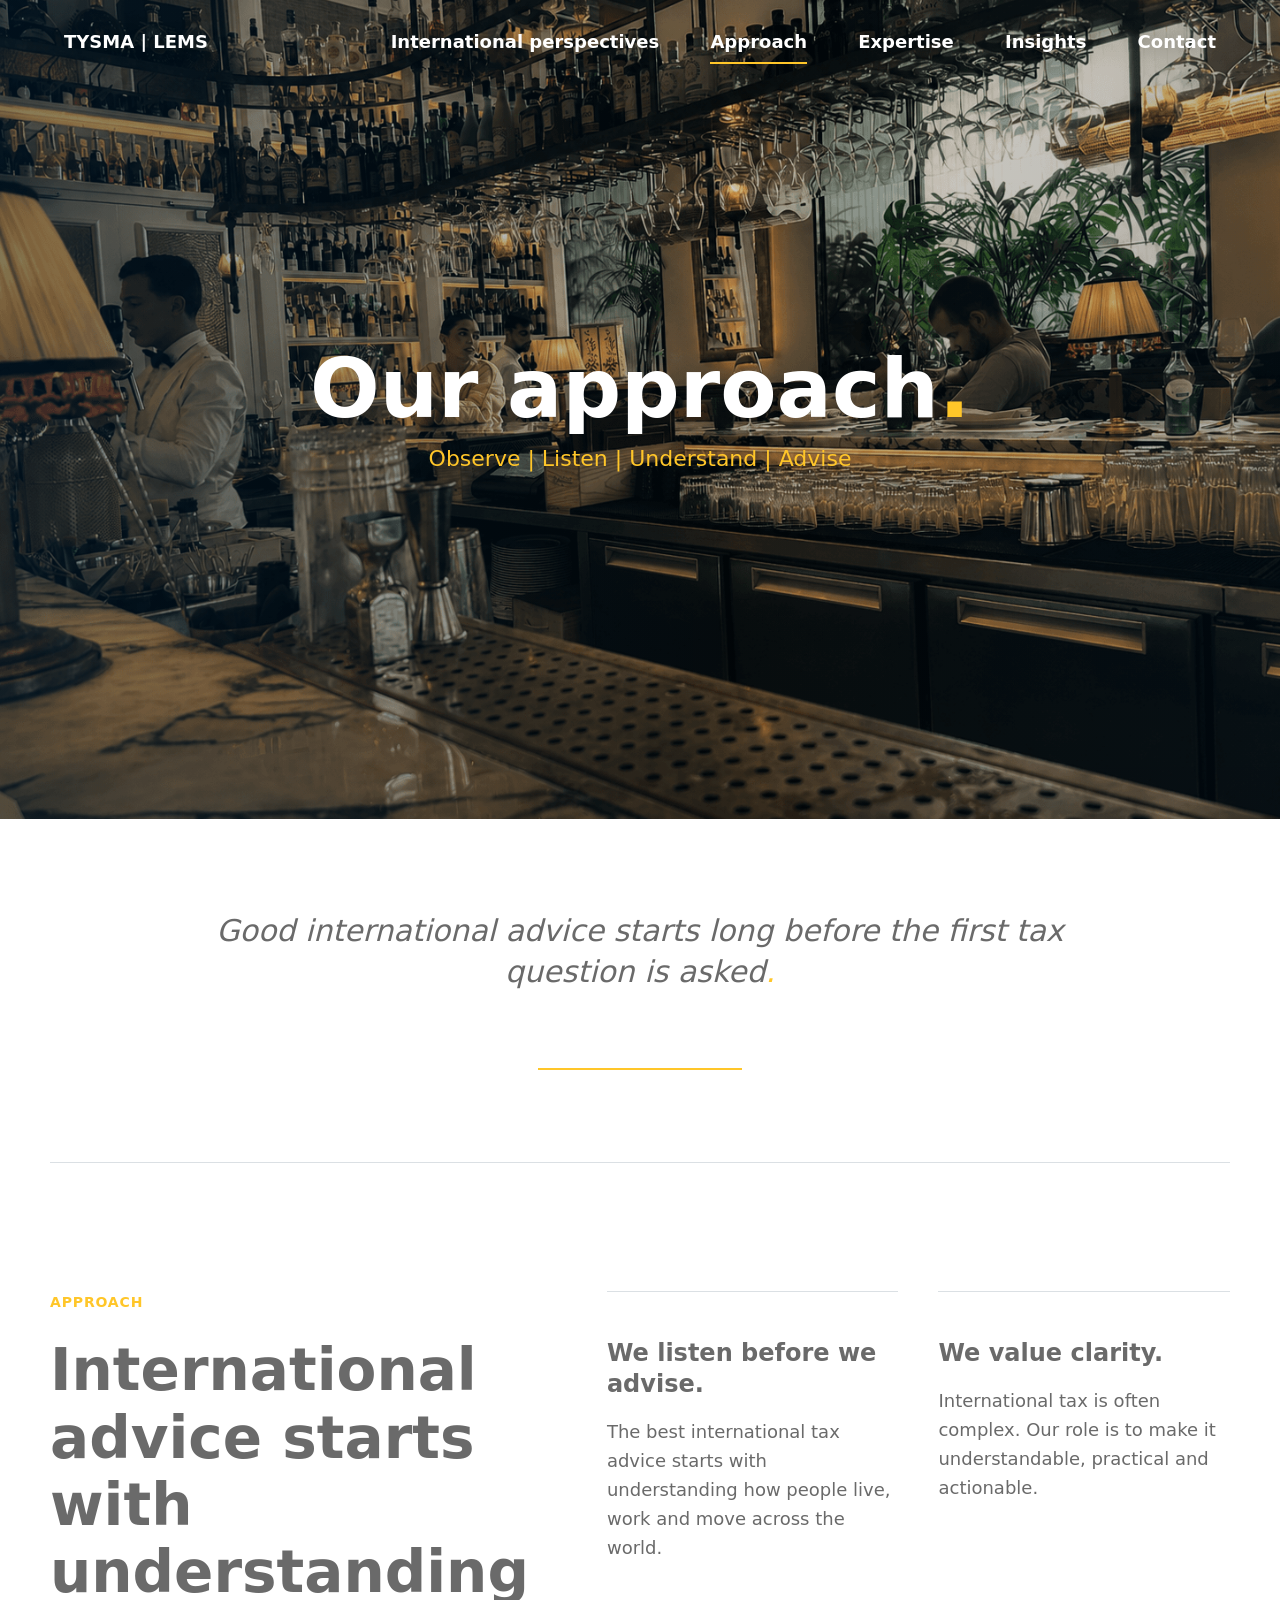
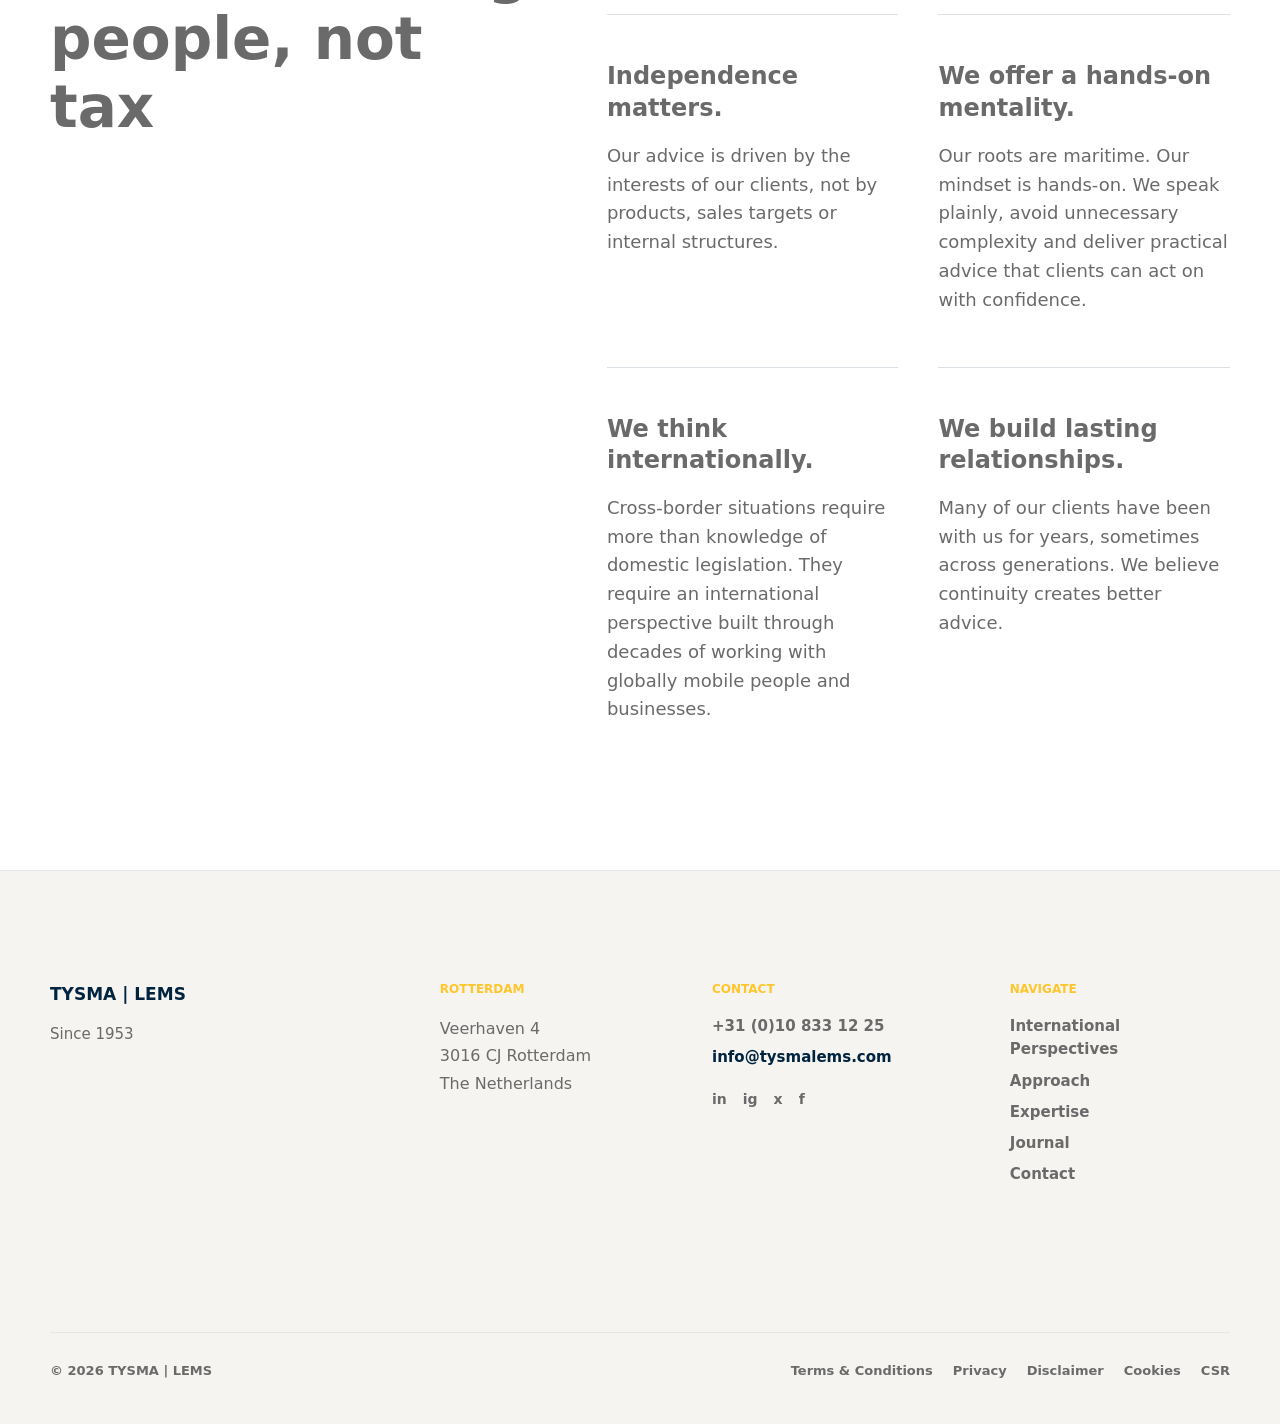
==== approach.html @ 6f710032 "Set full homepage brand on one line and standardize short name" ====
<!doctype html>
<html lang="en">
  <head>
    <meta charset="utf-8">
    <meta name="viewport" content="width=device-width, initial-scale=1">
    <title>Approach | TYSMA | LEMS</title>
    <meta name="description" content="Our approach to international tax advice.">
    <link rel="canonical" href="https://www.tysmalems.com/approach/">
    <meta property="og:title" content="Approach | TYSMA | LEMS">
    <meta property="og:description" content="Our approach to international tax advice starts with understanding people, not tax.">
    <meta property="og:type" content="website">
    <meta property="og:url" content="https://www.tysmalems.com/approach/">
    <link rel="icon" href="favicon.svg" type="image/svg+xml">
    <link rel="manifest" href="site.webmanifest">
    <meta name="theme-color" content="#00233F">
    <meta property="og:image" content="https://www.tysmalems.com/hero-maritime.png">
    <meta property="og:image:alt" content="TYSMA | LEMS">
    <meta name="twitter:image" content="https://www.tysmalems.com/hero-maritime.png">
    <meta name="twitter:card" content="summary_large_image">
    <link rel="stylesheet" href="styles.css?v=41">
  </head>
  <body>
    <header class="site-header" data-header>
      <a class="brand" href="index.html" aria-label="TYSMA | LEMS home">TYSMA | LEMS</a>
      <button class="menu-button" type="button" aria-label="Open menu" aria-expanded="false" data-menu-button>
        <span></span>
        <span></span>
      </button>
      <nav class="site-nav" data-nav>
        <a href="index.html#international-lives">International perspectives</a>
        <a href="approach.html" aria-current="page">Approach</a>
        <a href="expertise.html">Expertise</a>
        <a href="insights.html">Insights</a>
        <a href="contact.html">Contact</a>
      </nav>
    </header>

    <main>
      <section class="hero approach-hero" id="approach-page" aria-label="Our approach">
        <div class="hero-slides approach-slides" data-hero-slides="approach" aria-hidden="true">
          <img src="approach.png" alt="" class="hero-image is-active">
          <img src="hero-global-mobility.png" alt="" class="hero-image">
          <img src="hero-private-clients.png" alt="" class="hero-image">
        </div>
        <div class="hero-shade approach-hero-shade"></div>
        <div class="approach-hero-content">
          <h1>Our approach<span class="brand-dot">.</span></h1>
          <p>Observe <span>|</span> Listen <span>|</span> Understand <span>|</span> Advise</p>
        </div>
      </section>

      <section class="approach-opening page-section" aria-label="Approach statement">
        <p>Good international advice starts long before the first tax question is asked<span class="brand-dot">.</span></p>
        <span aria-hidden="true"></span>
      </section>

      <section class="principles page-section" aria-label="Advice principles">
        <div>
          <div class="section-label">Approach</div>
          <h2>International advice starts with understanding people, not tax</h2>
        </div>
        <div class="principle-list">
          <article>
            <h3>We listen before we advise.</h3>
            <p>The best international tax advice starts with understanding how people live, work and move across the world.</p>
          </article>
          <article>
            <h3>We value clarity.</h3>
            <p>International tax is often complex. Our role is to make it understandable, practical and actionable.</p>
          </article>
          <article>
            <h3>Independence matters.</h3>
            <p>Our advice is driven by the interests of our clients, not by products, sales targets or internal structures.</p>
          </article>
          <article>
            <h3>We offer a hands-on mentality.</h3>
            <p>Our roots are maritime. Our mindset is hands-on. We speak plainly, avoid unnecessary complexity and deliver practical advice that clients can act on with confidence.</p>
          </article>
          <article>
            <h3>We think internationally.</h3>
            <p>Cross-border situations require more than knowledge of domestic legislation. They require an international perspective built through decades of working with globally mobile people and businesses.</p>
          </article>
          <article>
            <h3>We build lasting relationships.</h3>
            <p>Many of our clients have been with us for years, sometimes across generations. We believe continuity creates better advice.</p>
          </article>
        </div>
      </section>
    </main>

    <footer class="site-footer" id="footer">
      <div class="footer-inner">
        <div class="footer-brand-block">
          <div class="footer-mark">TYSMA | LEMS</div>
          <p>Since 1953</p>
        </div>

        <div class="footer-info-grid">
          <section class="footer-section" aria-labelledby="footer-rotterdam">
            <h2 id="footer-rotterdam">Rotterdam</h2>
            <address>
              Veerhaven 4<br>
              3016 CJ Rotterdam<br>
              The Netherlands
            </address>
          </section>

          <section class="footer-section" aria-labelledby="footer-contact">
            <h2 id="footer-contact">Contact</h2>
            <a href="tel:+31108331225">+31 (0)10 833 12 25</a>
            <a href="mailto:info@tysmalems.com">info@tysmalems.com</a>
            <div class="social-links footer-social" aria-label="Social links">
              <a href="#" aria-label="LinkedIn">in</a>
              <a href="#" aria-label="Instagram">ig</a>
              <a href="#" aria-label="X">x</a>
              <a href="#" aria-label="Facebook">f</a>
            </div>
          </section>
        </div>

        <nav class="footer-section footer-nav" aria-labelledby="footer-navigate">
          <h2 id="footer-navigate">Navigate</h2>
          <a href="index.html">International Perspectives</a>
          <a href="approach.html">Approach</a>
          <a href="expertise.html">Expertise</a>
          <a href="insights.html">Journal</a>
          <a href="contact.html">Contact</a>
        </nav>

        <div class="footer-bottom">
          <div class="footer-legal" aria-label="Legal links">
            <a href="terms.html">Terms &amp; Conditions</a>
            <a href="privacy.html">Privacy</a>
            <a href="disclaimer.html">Disclaimer</a>
            <a href="cookies.html">Cookies</a>
            <a href="csr.html">CSR</a>
          </div>
          <span>&copy; 2026 TYSMA | LEMS</span>
        </div>
      </div>
    </footer>

    <script src="seo.js?v=2"></script>
    <script src="script.js?v=26"></script>
  </body>
</html>
---- styles.css ----
:root {
  --ink: #3f3f3f;
  --muted: #6a6a6a;
  --light: #8a8a8a;
  --soft: #f4f1e8;
  --line: rgba(0, 35, 63, 0.14);
  --gold: #ffc629;
  --blue: #00233f;
  --white: #ffffff;
  --max: 1180px;
}

* {
  box-sizing: border-box;
}

html {
  scroll-behavior: smooth;
}

body {
  margin: 0;
  color: var(--ink);
  background: var(--white);
  font-family: Inter, ui-sans-serif, system-ui, -apple-system, BlinkMacSystemFont, "Segoe UI", sans-serif;
  font-size: 16px;
  line-height: 1.6;
}

a {
  color: inherit;
  text-decoration: none;
}

img {
  display: block;
  max-width: 100%;
}

.site-header {
  position: fixed;
  z-index: 20;
  top: 0;
  left: 0;
  right: 0;
  display: flex;
  align-items: center;
  justify-content: space-between;
  padding: 28px clamp(22px, 5vw, 78px);
  color: var(--white);
  text-shadow: 0 1px 16px rgba(0, 0, 0, 0.28);
  transition: background 180ms ease, box-shadow 180ms ease, padding 180ms ease;
}

.site-header.is-scrolled,
.site-header.is-open,
.inner-page .site-header {
  color: var(--ink);
  background: rgba(255, 255, 255, 0.94);
  box-shadow: 0 1px 0 rgba(23, 57, 74, 0.08);
  backdrop-filter: blur(12px);
  padding-top: 18px;
  padding-bottom: 18px;
  text-shadow: none;
}

.brand,
.site-nav a {
  font-size: 18px;
  font-weight: 650;
}

.brand {
  display: block;
  flex-shrink: 0;
  letter-spacing: 0;
  line-height: 1.25;
}

.brand.brand--full {
  white-space: nowrap;
  font-size: clamp(10px, 2.3vw, 18px);
}

.brand-description {
  font-weight: 400;
}

@media (max-width: 1200px) {
  .site-header--full {
    flex-wrap: wrap;
  }

  .site-header--full .menu-button {
    display: block;
  }

  .site-header--full .site-nav {
    display: none;
    width: 100%;
    flex-direction: column;
    align-items: flex-start;
    gap: 18px;
    padding: 18px 0 4px;
  }

  .site-header--full.is-open .site-nav {
    display: flex;
  }
}

@media (min-width: 901px) and (max-width: 1150px) {
  .site-header .site-nav {
    gap: 20px;
  }
  .site-header .site-nav a {
    font-size: 16px;
  }
}

.site-nav {
  display: flex;
  gap: clamp(22px, 4vw, 58px);
  align-items: center;
}

.site-nav a {
  position: relative;
}

.site-nav a::after {
  content: "";
  position: absolute;
  left: 0;
  right: 0;
  bottom: -7px;
  height: 2px;
  background: var(--gold);
  transform: scaleX(0);
  transform-origin: left;
  transition: transform 160ms ease;
}

.site-nav a:hover::after,
.site-nav a:focus-visible::after,
.site-nav a[aria-current="page"]::after {
  transform: scaleX(1);
}

.menu-button {
  display: none;
  width: 42px;
  height: 42px;
  border: 0;
  color: inherit;
  background: transparent;
  cursor: pointer;
}

.menu-button span {
  display: block;
  width: 24px;
  height: 2px;
  margin: 6px auto;
  background: currentColor;
}

.hero {
  position: relative;
  min-height: 91vh;
  overflow: hidden;
  display: grid;
  place-items: center;
  padding: 120px 24px;
}

.approach-hero {
  place-items: center;
}

.hero-image,
.hero-slides,
.hero-shade {
  position: absolute;
  inset: 0;
  width: 100%;
  height: 100%;
}

.approach-hero .hero-image {
  object-position: center;
}

.hero-image {
  position: absolute;
  opacity: 0;
  object-fit: cover;
  transition: opacity 1200ms ease;
}

.hero-image.is-active {
  opacity: 1;
}

.hero-shade {
  background:
    linear-gradient(180deg, rgba(0, 0, 0, 0.1), rgba(23, 57, 74, 0.18)),
    radial-gradient(circle at 52% 45%, rgba(0, 0, 0, 0.1), rgba(0, 0, 0, 0.42));
}

.approach-hero-shade {
  position: absolute;
  inset: 0;
  background:
    linear-gradient(90deg, rgba(0, 35, 63, 0.4), rgba(0, 35, 63, 0.08) 58%, rgba(0, 35, 63, 0.18)),
    linear-gradient(180deg, rgba(0, 0, 0, 0.08), rgba(0, 0, 0, 0.2));
}

.hero-content {
  position: relative;
  width: min(1100px, 92vw);
  text-align: center;
  color: var(--white);
}

.approach-hero-content {
  position: relative;
  z-index: 1;
  width: min(1100px, 92vw);
  text-align: center;
  color: var(--white);
}

.approach-hero-content h1 {
  margin: 0;
  font-size: clamp(46px, 5.5vw, 72px);
  font-weight: 650;
  line-height: 1.08;
}

.approach-hero-content p {
  margin: 18px 0 0;
  color: var(--white);
  font-size: clamp(38px, 5vw, 66px);
  font-weight: 400;
  line-height: 1.15;
}

.approach-hero-content p span {
  color: var(--gold);
}

.hero h1 {
  margin: 0 0 8px;
  font-size: clamp(42px, 7vw, 82px);
  line-height: 1.1;
  font-weight: 650;
}

.hero h1 span,
.hero p,
.section-label {
  color: var(--gold);
}

.brand-dot {
  color: var(--gold);
}

.hero p {
  max-width: 980px;
  margin: 0 auto;
  font-size: clamp(18px, 2vw, 22px);
  line-height: 1.45;
}

.section {
  width: min(var(--max), calc(100% - 44px));
  margin: 0 auto;
  padding: clamp(72px, 10vw, 132px) 0;
  scroll-margin-top: 96px;
}

.page-main {
  padding-top: 92px;
}

.page-section {
  width: min(var(--max), calc(100% - 44px));
  margin: 0 auto;
  padding: clamp(72px, 10vw, 132px) 0;
  scroll-margin-top: 96px;
}

.section-label {
  margin-bottom: 24px;
  font-size: 14px;
  font-weight: 700;
  text-transform: uppercase;
  letter-spacing: 0.06em;
}

.intro-grid,
.principles,
.contact {
  display: grid;
  grid-template-columns: minmax(260px, 0.9fr) minmax(0, 1.2fr);
  gap: clamp(34px, 7vw, 92px);
}

h2 {
  margin: 0;
  color: var(--muted);
  font-size: clamp(38px, 5vw, 58px);
  font-weight: 650;
  line-height: 1.16;
}

.page-title {
  margin: 0;
  color: var(--muted);
  font-size: clamp(42px, 6vw, 72px);
  font-weight: 650;
  line-height: 1.1;
}

.copy {
  color: var(--muted);
  font-size: 18px;
}

.copy p + p {
  margin-top: 28px;
}

.statement {
  max-width: 980px;
  padding-top: clamp(34px, 6vw, 78px);
  padding-bottom: clamp(34px, 6vw, 78px);
  text-align: center;
  border-bottom: 1px dashed var(--line);
}

.statement p {
  margin: 0;
  color: var(--blue);
  font-size: clamp(32px, 4.8vw, 58px);
  font-weight: 650;
  line-height: 1.14;
}

.expertise {
  display: grid;
  grid-template-columns: repeat(3, 1fr);
  gap: clamp(38px, 7vw, 96px);
  background: var(--white);
}

.expertise article {
  min-height: 0;
  padding: 0;
  background: transparent;
}

.target-mark {
  display: block;
  width: 54px;
  height: 2px;
  background: var(--gold);
}

h3 {
  margin: 24px 0 8px;
  color: var(--muted);
  font-size: 24px;
  line-height: 1.3;
}

.expertise p,
.principle-list p,
.journal p,
.approach-content p {
  color: var(--muted);
  font-size: 18px;
}

.italic {
  margin-top: 0;
  font-style: italic;
  font-weight: 300;
}

.approach {
  display: grid;
  grid-template-columns: minmax(320px, 0.95fr) minmax(0, 1fr);
  gap: clamp(36px, 6vw, 82px);
  align-items: center;
}

.approach-opening {
  max-width: 980px;
  padding-top: clamp(58px, 8vw, 92px);
  padding-bottom: clamp(58px, 8vw, 92px);
  text-align: center;
}

.approach-opening p {
  margin: 0;
  color: var(--muted);
  font-size: clamp(22px, 2.8vw, 30px);
  font-style: italic;
  font-weight: 300;
  line-height: 1.35;
}

.approach-opening > span {
  display: block;
  width: 204px;
  height: 2px;
  margin: clamp(50px, 7vw, 76px) auto 0;
  background: var(--gold);
}

.approach-image {
  min-height: 560px;
  overflow: hidden;
}

.approach-image img {
  width: 100%;
  height: 100%;
  object-fit: cover;
}

.approach-content .lead {
  color: var(--blue);
  font-size: clamp(23px, 2.4vw, 34px);
  line-height: 1.28;
}

.principles {
  border-top: 1px solid var(--line);
}

.principle-list {
  display: grid;
  grid-template-columns: repeat(2, minmax(0, 1fr));
  gap: 34px 40px;
}

.principle-list article {
  border-top: 1px solid var(--line);
  padding-top: 22px;
}

.journal {
  width: 100%;
  max-width: none;
  background: var(--blue);
  color: var(--white);
  padding-left: max(22px, calc((100vw - var(--max)) / 2));
  padding-right: max(22px, calc((100vw - var(--max)) / 2));
}

.journal-page {
  min-height: calc(100vh - 92px);
}

.journal-page p {
  max-width: 680px;
  color: var(--muted);
  font-size: 20px;
}

.journal-filters {
  display: flex;
  flex-wrap: wrap;
  gap: 14px 26px;
  margin: clamp(42px, 7vw, 74px) 0 42px;
}

.journal-filters button,
.journal-filters a {
  border: 0;
  padding: 0;
  color: var(--muted);
  background: transparent;
  font: inherit;
  font-size: 13px;
  font-weight: 800;
  letter-spacing: 0.06em;
  text-transform: uppercase;
  cursor: pointer;
}

.journal-filters button.is-active,
.journal-filters a.is-active {
  color: var(--blue);
  border-bottom: 2px solid var(--gold);
}

.featured-journal {
  padding: clamp(34px, 6vw, 66px) 0;
  border-top: 1px solid var(--line);
  border-bottom: 1px solid var(--line);
}

.featured-journal h2 {
  max-width: 880px;
  margin: 16px 0;
  color: var(--blue);
  font-size: clamp(36px, 5vw, 64px);
}

.featured-journal a,
.journal-item a,
.article-share a,
.article-back-link {
  display: inline-block;
  margin-top: 18px;
  color: var(--blue);
  font-weight: 800;
  border-bottom: 2px solid var(--gold);
}

.journal-list {
  display: grid;
  grid-template-columns: repeat(3, 1fr);
  gap: clamp(32px, 5vw, 64px);
  margin-top: clamp(44px, 7vw, 76px);
}

.category-list {
  margin-top: clamp(34px, 6vw, 62px);
}

.journal-item {
  padding-top: 22px;
  border-top: 1px solid var(--line);
}

.journal-item h2 {
  margin: 16px 0 12px;
  color: var(--muted);
  font-size: clamp(25px, 3vw, 34px);
}

.journal-meta {
  margin: 0;
  color: var(--gold);
  font-size: 13px;
  font-weight: 800;
  letter-spacing: 0.06em;
  text-transform: uppercase;
}

.journal-empty {
  grid-column: 1 / -1;
}

.article-page {
  max-width: 780px;
}

.article-page .page-title {
  margin-top: 18px;
}

.article-standfirst {
  color: var(--muted);
  font-size: clamp(22px, 3vw, 30px);
  line-height: 1.36;
}

.article-hero {
  width: 100%;
  margin: 46px 0;
}

.article-body {
  color: var(--muted);
  font-size: 19px;
  line-height: 1.78;
}

.article-body p + p {
  margin-top: 28px;
}

.article-contact {
  margin-top: 52px;
  padding-top: 24px;
  border-top: 1px solid var(--line);
}

.article-contact p {
  max-width: 620px;
  margin: 0;
  color: var(--muted);
  font-size: 20px;
  line-height: 1.55;
}

.article-contact a {
  display: inline-block;
  margin-top: 18px;
  color: var(--blue);
  font-weight: 800;
  border-bottom: 2px solid var(--gold);
}

.article-footer {
  display: grid;
  grid-template-columns: minmax(180px, 1fr) auto;
  gap: 22px 42px;
  align-items: start;
  margin-top: 58px;
  padding-top: 24px;
  border-top: 1px solid var(--line);
}

.article-updated {
  margin: 18px 0 0;
  color: var(--ink);
}

.article-footer-actions {
  display: flex;
  flex-wrap: wrap;
  justify-content: flex-end;
  gap: 18px 32px;
}

.article-share {
  display: flex;
  flex-wrap: wrap;
  gap: 18px;
  align-items: baseline;
}

.article-share button {
  border: 0;
  margin-top: 18px;
  padding: 0 0 2px;
  color: var(--blue);
  background: transparent;
  font: inherit;
  font-weight: 800;
  border-bottom: 2px solid transparent;
  cursor: pointer;
}

.cms-page {
  background: var(--white);
}

.cms-desk > .page-title {
  max-width: 900px;
}

.cms-intro {
  max-width: 760px;
  color: var(--muted);
  font-size: 19px;
}

.cms-status {
  margin: 0;
  color: var(--blue);
  font-size: 13px;
  font-weight: 800;
}

.cms-grid {
  display: grid;
  grid-template-columns: minmax(300px, 0.8fr) minmax(420px, 1.2fr);
  gap: 28px;
  margin-top: 52px;
}

.cms-media-stack {
  display: grid;
  gap: 28px;
  align-content: start;
}

.cms-panel {
  background: var(--white);
  padding: clamp(24px, 4vw, 40px);
  border: 1px solid rgba(0, 35, 63, 0.12);
}

.cms-panel-head {
  display: flex;
  align-items: flex-start;
  justify-content: space-between;
  gap: 18px;
  margin-bottom: 26px;
}

.cms-panel h2 {
  margin: 0;
  color: var(--blue);
  font-size: 26px;
}

.cms-panel-head p {
  margin: 0;
  color: var(--muted);
  font-weight: 700;
}

.media-row,
.desk-row {
  display: grid;
  gap: 18px;
  padding: 18px 0;
  border-top: 1px solid var(--line);
}

.media-row {
  grid-template-columns: 96px minmax(0, 1fr) auto;
  align-items: center;
}

.media-row img {
  width: 96px;
  aspect-ratio: 3 / 2;
  object-fit: cover;
}

.media-row strong,
.media-row span,
.desk-row span {
  display: block;
}

.media-row span,
.desk-row p,
.desk-row span {
  color: var(--muted);
  font-size: 13px;
}

.upload-drop {
  display: block;
  margin-top: 22px;
  padding: 24px;
  color: var(--blue);
  border: 1px dashed var(--gold);
  cursor: pointer;
}

.upload-drop input {
  display: block;
  margin-top: 14px;
}

.cms-form {
  display: grid;
  gap: 18px;
}

.field-grid {
  display: grid;
  grid-template-columns: 1fr 1fr;
  gap: 18px;
}

.cms-form label span {
  display: block;
  margin-bottom: 8px;
  color: var(--blue);
  font-size: 13px;
  font-weight: 800;
  text-transform: uppercase;
}

.cms-form input,
.cms-form select,
.cms-form textarea {
  width: 100%;
  border: 1px solid rgba(0, 35, 63, 0.18);
  padding: 12px 13px;
  color: var(--ink);
  background: var(--white);
  font: inherit;
}

.checkbox-field {
  display: flex;
  gap: 10px;
  align-items: center;
}

.checkbox-stack {
  display: grid;
  gap: 12px;
  padding: 18px 0;
  border-top: 1px solid var(--line);
  border-bottom: 1px solid var(--line);
}

.checkbox-field input {
  width: auto;
}

.checkbox-field span {
  margin: 0;
}

.cms-actions,
.desk-actions {
  display: flex;
  flex-wrap: wrap;
  gap: 12px;
}

.primary-button,
.secondary-button,
.media-row button,
.desk-actions button,
.desk-actions a {
  border: 1px solid var(--blue);
  padding: 10px 14px;
  color: var(--blue);
  background: transparent;
  font: inherit;
  font-size: 13px;
  font-weight: 800;
  text-transform: uppercase;
  cursor: pointer;
}

.primary-button {
  color: var(--blue);
  border-color: var(--gold);
  background: var(--gold);
}

.primary-button:disabled {
  cursor: wait;
  opacity: 0.62;
}

.article-desk {
  margin-top: 28px;
}

.desk-row {
  grid-template-columns: minmax(0, 1fr) auto;
  align-items: center;
}

.desk-row h3 {
  margin: 4px 0;
  color: var(--blue);
}

.desk-flags {
  display: flex;
  flex-wrap: wrap;
  gap: 8px;
  margin-top: 10px;
}

.desk-flags span {
  display: inline-block;
  padding: 4px 8px;
  color: var(--blue);
  background: transparent;
  border-left: 2px solid var(--gold);
  font-size: 12px;
  font-weight: 800;
  text-transform: uppercase;
}

.corporate-page-list {
  display: grid;
  gap: 0;
  margin-top: 28px;
}

.corporate-page-row {
  display: grid;
  grid-template-columns: minmax(0, 1fr) auto;
  gap: 18px;
  align-items: center;
  padding: 16px 0;
  border-top: 1px solid var(--line);
}

.corporate-page-row strong,
.corporate-page-row span {
  display: block;
}

.corporate-page-row strong {
  color: var(--blue);
}

.corporate-page-row span {
  margin-top: 4px;
  color: var(--muted);
  font-size: 13px;
}

.corporate-page-row a {
  color: var(--blue);
  font-size: 13px;
  font-weight: 800;
  text-transform: uppercase;
}

.legal-page {
  min-height: 56vh;
}

.legal-intro {
  max-width: 760px;
  margin: 24px 0 0;
  color: var(--muted);
  font-size: clamp(20px, 2.4vw, 28px);
  line-height: 1.42;
}

.legal-hub-list {
  display: grid;
  grid-template-columns: repeat(5, minmax(0, 1fr));
  gap: clamp(24px, 3vw, 42px);
  margin-top: clamp(54px, 8vw, 96px);
  padding-top: 30px;
  border-top: 1px solid var(--line);
}

.legal-hub-item {
  display: flex;
  min-height: 210px;
  flex-direction: column;
  align-items: flex-start;
}

.legal-hub-item p {
  margin: 0 0 18px;
  color: var(--gold);
  font-size: 12px;
  font-weight: 850;
  text-transform: uppercase;
}

.legal-hub-item h2 {
  color: var(--blue);
  font-size: clamp(24px, 2.4vw, 32px);
  line-height: 1.08;
}

.legal-hub-item span {
  margin-top: 18px;
  color: var(--muted);
  font-size: 14px;
}

.legal-hub-item a,
.text-link {
  margin-top: auto;
  color: var(--blue);
  font-size: 14px;
  font-weight: 800;
  text-transform: uppercase;
}

.legal-page-grid {
  display: grid;
  grid-template-columns: minmax(0, 7fr) minmax(220px, 3fr);
  gap: clamp(34px, 8vw, 110px);
  align-items: start;
}

.legal-page-meta {
  padding-top: 10px;
  border-top: 2px solid var(--gold);
}

.legal-page-meta span {
  color: var(--blue);
  font-size: 12px;
  font-weight: 850;
  text-transform: uppercase;
}

.legal-page-meta p {
  margin: 16px 0 0;
  color: var(--muted);
  font-size: 15px;
}

.legal-body {
  max-width: 820px;
  margin-top: clamp(48px, 7vw, 86px);
  padding-top: 30px;
  border-top: 1px solid var(--line);
}

.legal-body p {
  margin: 0;
  color: var(--muted);
  font-size: 18px;
  line-height: 1.75;
}

.legal-body h2 {
  margin: 42px 0 18px;
  color: var(--blue);
  font-size: clamp(26px, 3vw, 38px);
  line-height: 1.08;
}

.legal-body h3 {
  margin: 28px 0 12px;
  color: var(--ink);
  font-size: 15px;
  font-weight: 850;
  letter-spacing: 0.04em;
  text-transform: uppercase;
}

.legal-body strong {
  color: var(--blue);
}

.legal-body a {
  color: var(--blue);
  border-bottom: 1px solid var(--gold);
}

.expertise-page {
  min-height: 62vh;
}

.expertise-intro {
  max-width: 760px;
  margin: 24px 0 0;
  color: var(--muted);
  font-size: clamp(20px, 2.4vw, 28px);
  line-height: 1.42;
}

.expertise-index {
  display: grid;
  grid-template-columns: repeat(4, minmax(0, 1fr));
  gap: clamp(32px, 4.8vw, 72px);
  margin-top: clamp(56px, 8vw, 100px);
  padding-top: 30px;
  border-top: 1px solid var(--line);
}

.expertise-topic-group {
  min-width: 0;
}

.expertise-rule {
  display: block;
  width: 54px;
  height: 2px;
  margin-bottom: 24px;
  background: var(--gold);
}

.expertise-topic-group h2 {
  color: var(--blue);
  font-size: clamp(22px, 2vw, 30px);
  font-weight: 700;
  line-height: 1.08;
  text-transform: uppercase;
}

@media (min-width: 901px) {
  .expertise-topic-group h2 {
    min-height: 3.24em;
  }
}

.expertise-topic-group ul {
  list-style: none;
  margin: 24px 0 0;
  padding: 0;
}

.expertise-topic-group li {
  color: var(--muted);
  font-size: 17px;
  line-height: 1.55;
}

.expertise-topic-group li + li {
  margin-top: 12px;
}

.expertise-closing {
  max-width: 680px;
  margin-top: clamp(70px, 10vw, 130px);
  padding-top: 30px;
  border-top: 1px solid var(--line);
}

.expertise-closing h2 {
  color: var(--blue);
  font-size: clamp(28px, 3vw, 42px);
  line-height: 1.08;
  text-transform: uppercase;
}

.expertise-closing p {
  margin: 18px 0 0;
  color: var(--muted);
  font-size: 18px;
}

.expertise-closing .text-link {
  display: inline-block;
  margin-top: 24px;
}

.legal-body p + p,
.legal-body p + h2,
.legal-body p + h3 {
  margin-top: 28px;
}

.legal-body + .text-link {
  display: inline-block;
  margin-top: 40px;
}

.journal h2,
.journal p {
  color: var(--white);
}

.journal-row {
  display: grid;
  grid-template-columns: minmax(240px, 0.9fr) minmax(0, 1.1fr);
  gap: clamp(30px, 6vw, 80px);
  align-items: end;
}

.contact-editorial {
  display: grid;
  grid-template-columns: repeat(12, minmax(0, 1fr));
  gap: 0 clamp(18px, 2.8vw, 34px);
  padding-top: clamp(92px, 12vw, 146px);
}

.contact-hero-copy {
  grid-column: 1 / span 7;
}

.contact-hero-copy .page-title {
  text-transform: uppercase;
}

.contact-hero-copy p {
  max-width: 680px;
  margin: 28px 0 0;
  color: var(--muted);
  font-size: clamp(19px, 2vw, 24px);
  line-height: 1.55;
}

.contact-direct {
  grid-column: 9 / span 4;
  align-self: end;
  padding-bottom: 8px;
}

.contact-link {
  display: inline-block;
  color: var(--blue);
  font-size: clamp(19px, 2vw, 26px);
  font-weight: 650;
  line-height: 1.25;
}

.contact-link::after {
  content: "";
  display: block;
  width: 72px;
  height: 2px;
  margin-top: 14px;
  background: var(--gold);
}

.contact-direct p {
  margin: 14px 0 0;
  color: var(--muted);
  font-size: 18px;
  line-height: 1.45;
}

.contact-company-details {
  margin-top: 34px;
  padding-top: 20px;
  border-top: 1px solid var(--line);
}

.contact-company-details h2 {
  margin: 0 0 16px;
  color: var(--blue);
  font-size: 12px;
  font-weight: 850;
  letter-spacing: 0.04em;
  text-transform: uppercase;
}

.contact-company-details p {
  margin-top: 12px;
  font-size: 15px;
  line-height: 1.55;
}

.contact-divider {
  grid-column: 1 / -1;
  height: 1px;
  margin: clamp(48px, 7vw, 78px) 0 clamp(42px, 6vw, 68px);
  background: var(--line);
}

.contact-message-copy {
  grid-column: 1 / span 8;
}

.contact-message-copy h2,
.contact-availability h2 {
  margin: 0;
  color: var(--blue);
  font-size: clamp(24px, 2.5vw, 34px);
  font-weight: 800;
  line-height: 1.15;
  text-transform: uppercase;
}

.contact-message-copy p {
  max-width: 720px;
  margin: 20px 0 0;
  color: var(--muted);
  font-size: 18px;
  line-height: 1.7;
}

.contact-form {
  grid-column: 1 / span 8;
  display: grid;
  gap: 24px;
  margin-top: 38px;
}

.form-honeypot {
  position: absolute;
  left: -10000px;
  width: 1px;
  height: 1px;
  overflow: hidden;
}

.contact-form label > span {
  display: block;
  margin-bottom: 9px;
  color: var(--blue);
  font-size: 14px;
  font-weight: 800;
}

.contact-form input,
.contact-form textarea {
  width: 100%;
  border: 1px solid rgba(0, 35, 63, 0.16);
  padding: 16px 18px;
  color: var(--ink);
  background: var(--white);
  font: inherit;
  outline: 0;
}

.contact-form input:focus,
.contact-form textarea:focus {
  border-color: var(--blue);
  box-shadow: 0 0 0 3px rgba(255, 198, 41, 0.28);
}

.contact-form input {
  min-height: 58px;
}

.contact-form textarea {
  min-height: 230px;
  resize: vertical;
}

.contact-consent {
  display: flex;
  gap: 12px;
  align-items: flex-start;
}

.contact-consent input {
  width: 22px;
  min-width: 22px;
  height: 22px;
  min-height: 22px;
  margin-top: 2px;
  accent-color: var(--gold);
}

.contact-consent span {
  margin: 0;
  color: var(--muted);
  font-size: 16px;
  line-height: 1.55;
}

.contact-consent a {
  color: var(--blue);
  font-weight: 800;
  border-bottom: 2px solid var(--gold);
}

.contact-form-actions {
  display: flex;
  flex-wrap: wrap;
  gap: 16px 22px;
  align-items: center;
}

.contact-form-actions p {
  margin: 0;
  color: var(--blue);
  font-size: 14px;
  font-weight: 800;
}

.contact-availability {
  grid-column: 10 / span 3;
  grid-row: 4 / span 2;
  align-self: start;
  padding-top: 4px;
}

.contact-availability h2::after {
  content: "";
  display: block;
  width: 70px;
  height: 2px;
  margin-top: 18px;
  background: var(--gold);
}

.contact-availability p {
  margin: 24px 0 0;
  color: var(--muted);
  font-size: 18px;
  line-height: 1.55;
}

.site-footer {
  background: #f5f4f1;
  border-top: 1px solid #e5e5e5;
  color: var(--ink);
  padding: clamp(72px, 9vw, 112px) 0 42px;
  scroll-margin-top: 96px;
}

.footer-inner {
  display: grid;
  grid-template-columns: minmax(210px, 0.75fr) minmax(420px, 1.2fr) minmax(170px, 0.55fr);
  gap: clamp(42px, 7vw, 96px);
  align-items: start;
  width: min(var(--max), calc(100% - 44px));
  margin: 0 auto;
}

.footer-brand-block p {
  margin: 8px 0 0;
  color: var(--muted);
  font-size: 15px;
  line-height: 1.45;
}

.footer-mark {
  margin-bottom: 18px;
  color: var(--blue);
  font-size: 17px;
  font-weight: 750;
  line-height: 1.35;
}

.footer-info-grid {
  display: grid;
  grid-template-columns: 1fr 1fr;
  gap: clamp(34px, 5vw, 72px);
}

.footer-section h2 {
  margin: 0 0 18px;
  color: var(--gold);
  font-size: 12px;
  font-weight: 850;
  letter-spacing: 0;
  text-transform: uppercase;
}

.footer-section {
  display: flex;
  flex-direction: column;
  align-items: flex-start;
}

.footer-section address {
  margin: 0;
  color: var(--muted);
  font-style: normal;
  font-size: 16px;
  font-weight: 500;
  line-height: 1.7;
}

.footer-section a,
.footer-legal a {
  display: block;
  color: var(--muted);
  font-size: 15px;
  font-weight: 600;
  line-height: 1.55;
  text-decoration: none;
  transition: color 180ms ease;
}

.footer-section a:hover,
.footer-legal a:hover {
  color: var(--blue);
}

.footer-section > a + a {
  margin-top: 8px;
}

.footer-section a[href^="mailto"] {
  color: var(--blue);
}

.social-links {
  display: flex;
  align-items: center;
  gap: 16px;
}

.social-links a {
  display: inline-flex;
  align-items: center;
  justify-content: center;
  color: var(--muted);
  font-size: 14px;
  font-weight: 750;
  line-height: 1;
  text-transform: lowercase;
}

.footer-social {
  margin-top: 22px;
}

.footer-social a + a {
  margin-top: 0;
}

.footer-bottom {
  grid-column: 1 / -1;
  display: flex;
  align-items: flex-start;
  justify-content: space-between;
  flex-wrap: wrap;
  gap: 20px 34px;
  margin-top: clamp(30px, 5vw, 56px);
  padding-top: 28px;
  border-top: 1px solid #e5e5e5;
  color: var(--muted);
  font-size: 13px;
  font-weight: 600;
}

.footer-legal {
  display: flex;
  flex-wrap: wrap;
  gap: 10px 20px;
  order: 2;
}

.footer-bottom > span {
  order: 1;
}

.footer-legal a {
  color: var(--muted);
  font-size: 13px;
  font-weight: 600;
}

@media (max-width: 900px) {
  .site-header {
    align-items: center;
    flex-wrap: wrap;
  }

  .menu-button {
    display: block;
  }

  .site-nav {
    position: static;
    width: 100%;
    display: none;
    flex-direction: column;
    align-items: flex-start;
    gap: 18px;
    padding: 18px 0 4px;
  }

  .site-header.is-open .site-nav {
    display: flex;
  }

  .intro-grid,
  .approach,
  .principles,
  .journal-row,
  .journal-list,
  .cms-grid,
  .field-grid,
  .desk-row,
  .corporate-page-row,
  .legal-page-grid,
  .legal-hub-list,
  .expertise-index,
  .footer-inner,
  .footer-info-grid {
    grid-template-columns: 1fr;
  }

  .expertise {
    grid-template-columns: 1fr;
  }

  .expertise article {
    min-height: auto;
  }

  .principle-list {
    grid-template-columns: 1fr;
  }

  .article-footer {
    grid-template-columns: 1fr;
  }

  .article-footer-actions {
    justify-content: flex-start;
  }

  .contact-editorial {
    grid-template-columns: 1fr;
  }

  .contact-hero-copy,
  .contact-direct,
  .contact-divider,
  .contact-message-copy,
  .contact-form,
  .contact-availability {
    grid-column: 1;
  }

  .contact-direct {
    align-self: start;
    margin-top: 34px;
    padding-bottom: 0;
  }

  .contact-availability {
    grid-row: auto;
    margin-top: 48px;
  }

  .legal-hub-item {
    min-height: 0;
    padding-bottom: 30px;
    border-bottom: 1px solid var(--line);
  }

  .legal-hub-item a {
    margin-top: 24px;
  }

  .legal-page-meta {
    max-width: 280px;
  }

  .expertise-index {
    grid-template-columns: repeat(2, minmax(0, 1fr));
  }

  .approach-image {
    min-height: 380px;
  }
}

@media (max-width: 580px) {
  .brand,
  .site-nav a {
    font-size: 16px;
  }

  .hero {
    min-height: 84vh;
    padding-top: 108px;
  }

  .approach-hero-content p {
    font-size: 31px;
  }

  .section {
    width: min(100% - 32px, var(--max));
  }

  .statement {
    width: min(100% - 32px, 980px);
  }

  .copy,
  .expertise p,
  .principle-list p,
  .journal p,
  .approach-content p,
  .contact-message-copy p,
  .contact-direct p,
  .contact-availability p {
    font-size: 16px;
  }

  .contact-editorial {
    padding-top: 72px;
  }

  .contact-hero-copy p {
    font-size: 18px;
  }

  .contact-divider {
    margin: 42px 0 38px;
  }

  .expertise-index {
    grid-template-columns: 1fr;
    gap: 30px;
    margin-top: 48px;
  }

  .expertise-topic-group {
    padding-bottom: 30px;
    border-bottom: 1px solid var(--line);
  }

  .expertise-topic-group:last-child {
    padding-bottom: 0;
    border-bottom: 0;
  }

  .expertise-topic-group li {
    font-size: 16px;
  }

  .footer-inner {
    width: min(100% - 32px, var(--max));
    gap: 40px;
  }

  .footer-info-grid {
    gap: 36px;
  }

  .footer-bottom {
    flex-direction: column;
    align-items: flex-start;
    gap: 18px;
  }

  .footer-bottom > span {
    order: 2;
  }

  .footer-legal {
    order: 1;
    gap: 10px 18px;
  }
}
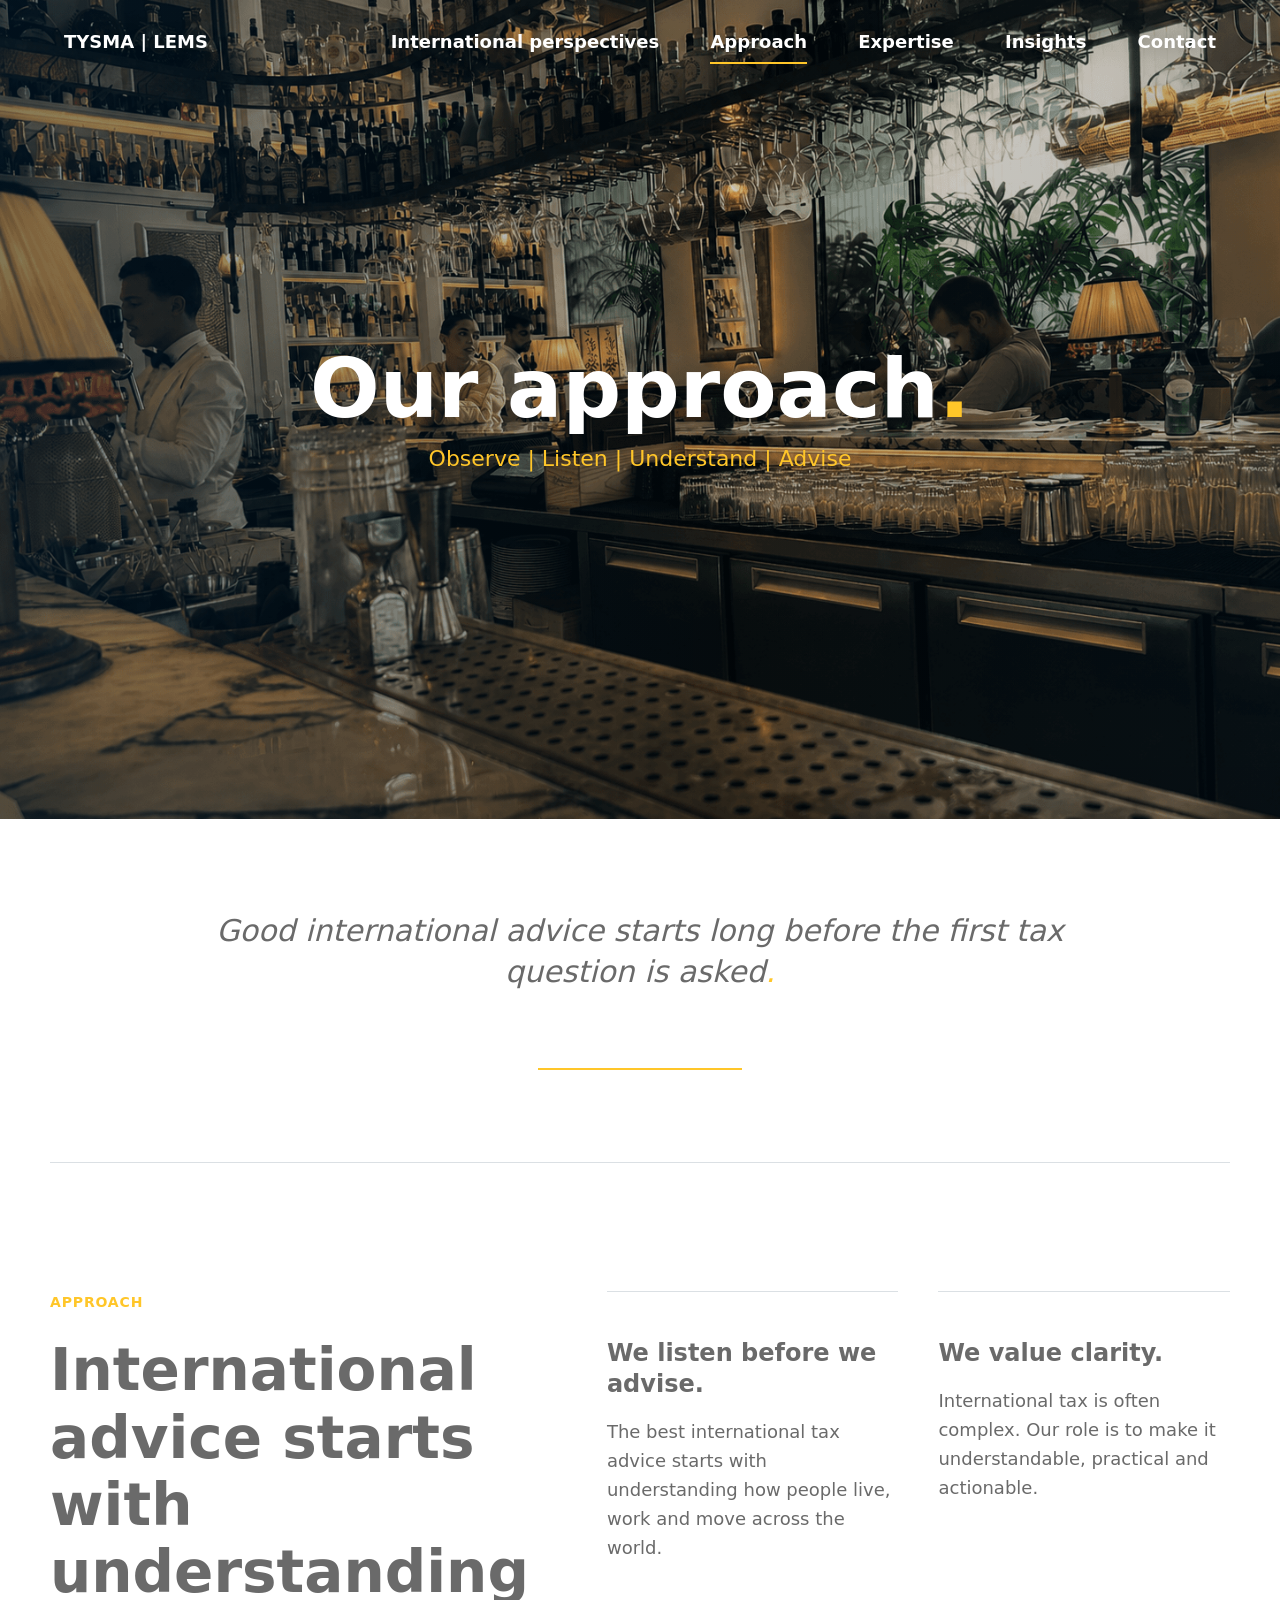
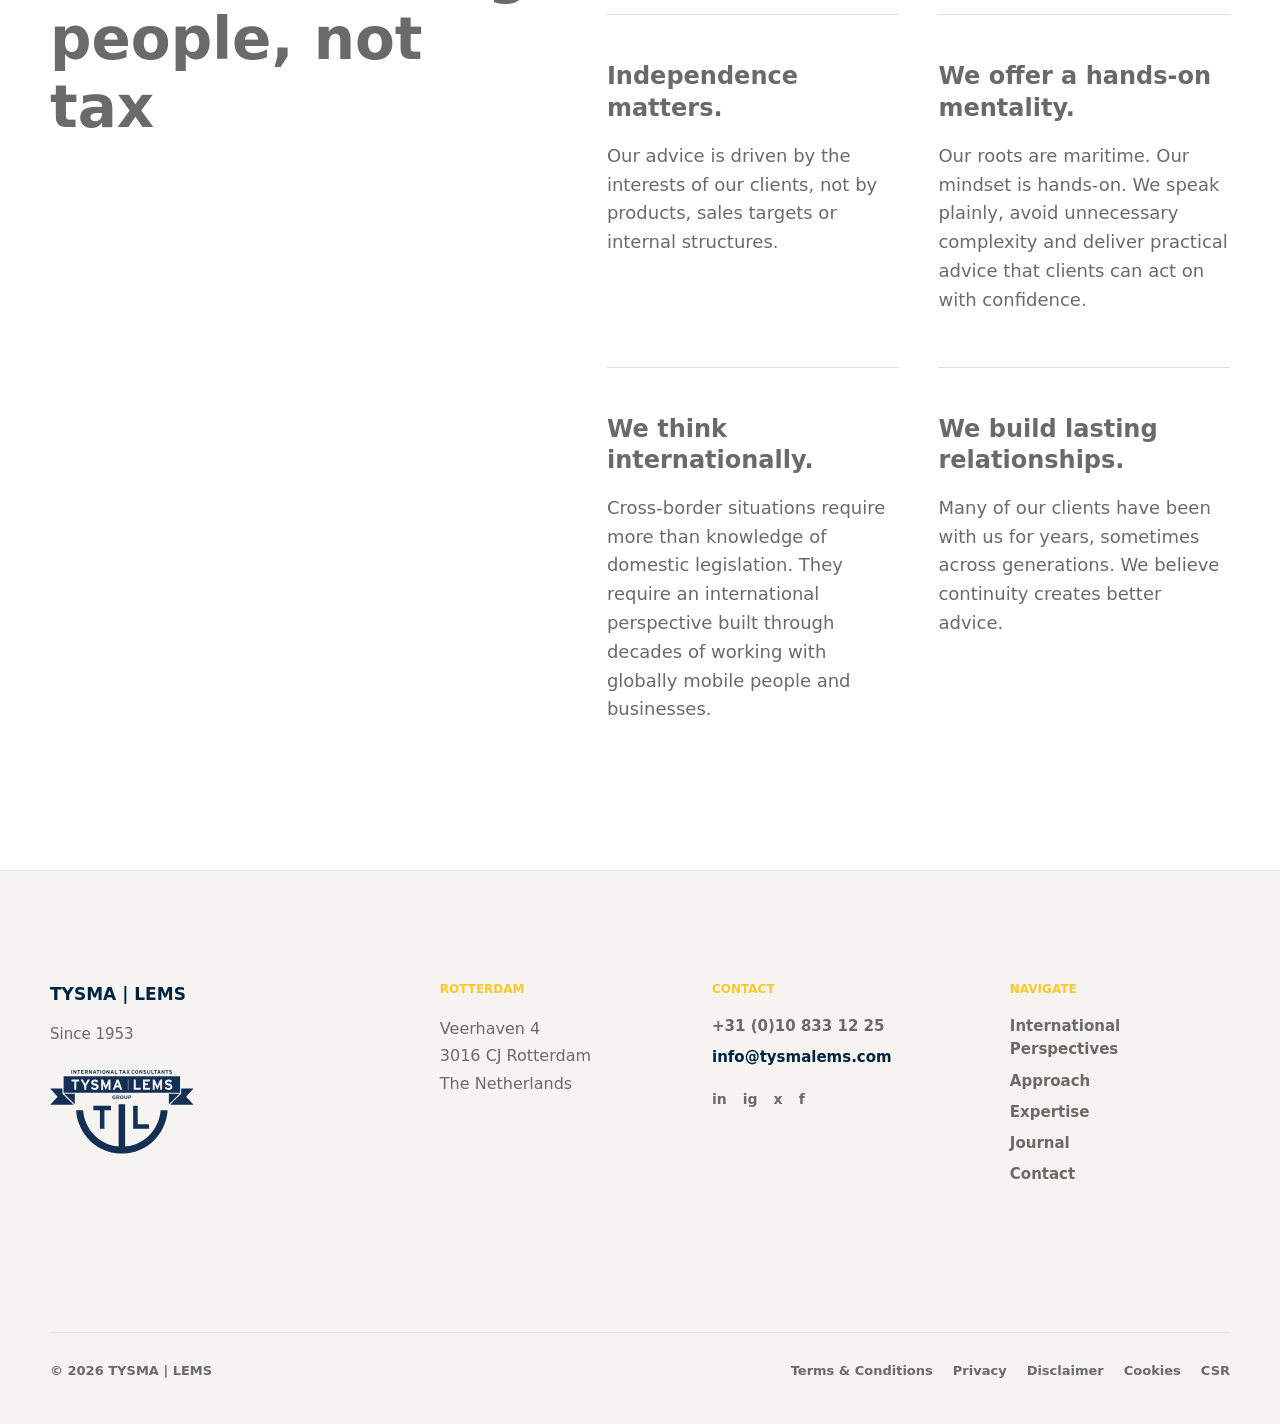
==== commit 3158ff86: "Place blue brand logo beneath Since 1953 in the footer" ====
--- a/approach.html
+++ b/approach.html
@@ -10,14 +10,16 @@
     <meta property="og:description" content="Our approach to international tax advice starts with understanding people, not tax.">
     <meta property="og:type" content="website">
     <meta property="og:url" content="https://www.tysmalems.com/approach/">
-    <link rel="icon" href="favicon.svg" type="image/svg+xml">
-    <link rel="manifest" href="site.webmanifest">
+    <link rel="icon" href="/favicon.ico?v=3" sizes="16x16 32x32 48x48">
+    <link rel="icon" href="/favicon.svg?v=3" type="image/svg+xml" sizes="any">
+    <link rel="apple-touch-icon" href="/apple-touch-icon.png?v=3" sizes="180x180">
+    <link rel="manifest" href="/site.webmanifest?v=3">
     <meta name="theme-color" content="#00233F">
     <meta property="og:image" content="https://www.tysmalems.com/hero-maritime.png">
     <meta property="og:image:alt" content="TYSMA | LEMS">
     <meta name="twitter:image" content="https://www.tysmalems.com/hero-maritime.png">
     <meta name="twitter:card" content="summary_large_image">
-    <link rel="stylesheet" href="styles.css?v=41">
+    <link rel="stylesheet" href="styles.css?v=42">
   </head>
   <body>
     <header class="site-header" data-header>
@@ -93,6 +95,7 @@
         <div class="footer-brand-block">
           <div class="footer-mark">TYSMA | LEMS</div>
           <p>Since 1953</p>
+          <img class="footer-logo" src="/logo-blue.svg" width="193" height="113" alt="TYSMA | LEMS Group">
         </div>
 
         <div class="footer-info-grid">
--- a/styles.css
+++ b/styles.css
@@ -1383,6 +1383,12 @@
   color: var(--muted);
   font-size: 15px;
   line-height: 1.45;
+}
+
+.footer-logo {
+  width: 144px;
+  height: auto;
+  margin-top: 24px;
 }
 
 .footer-mark {
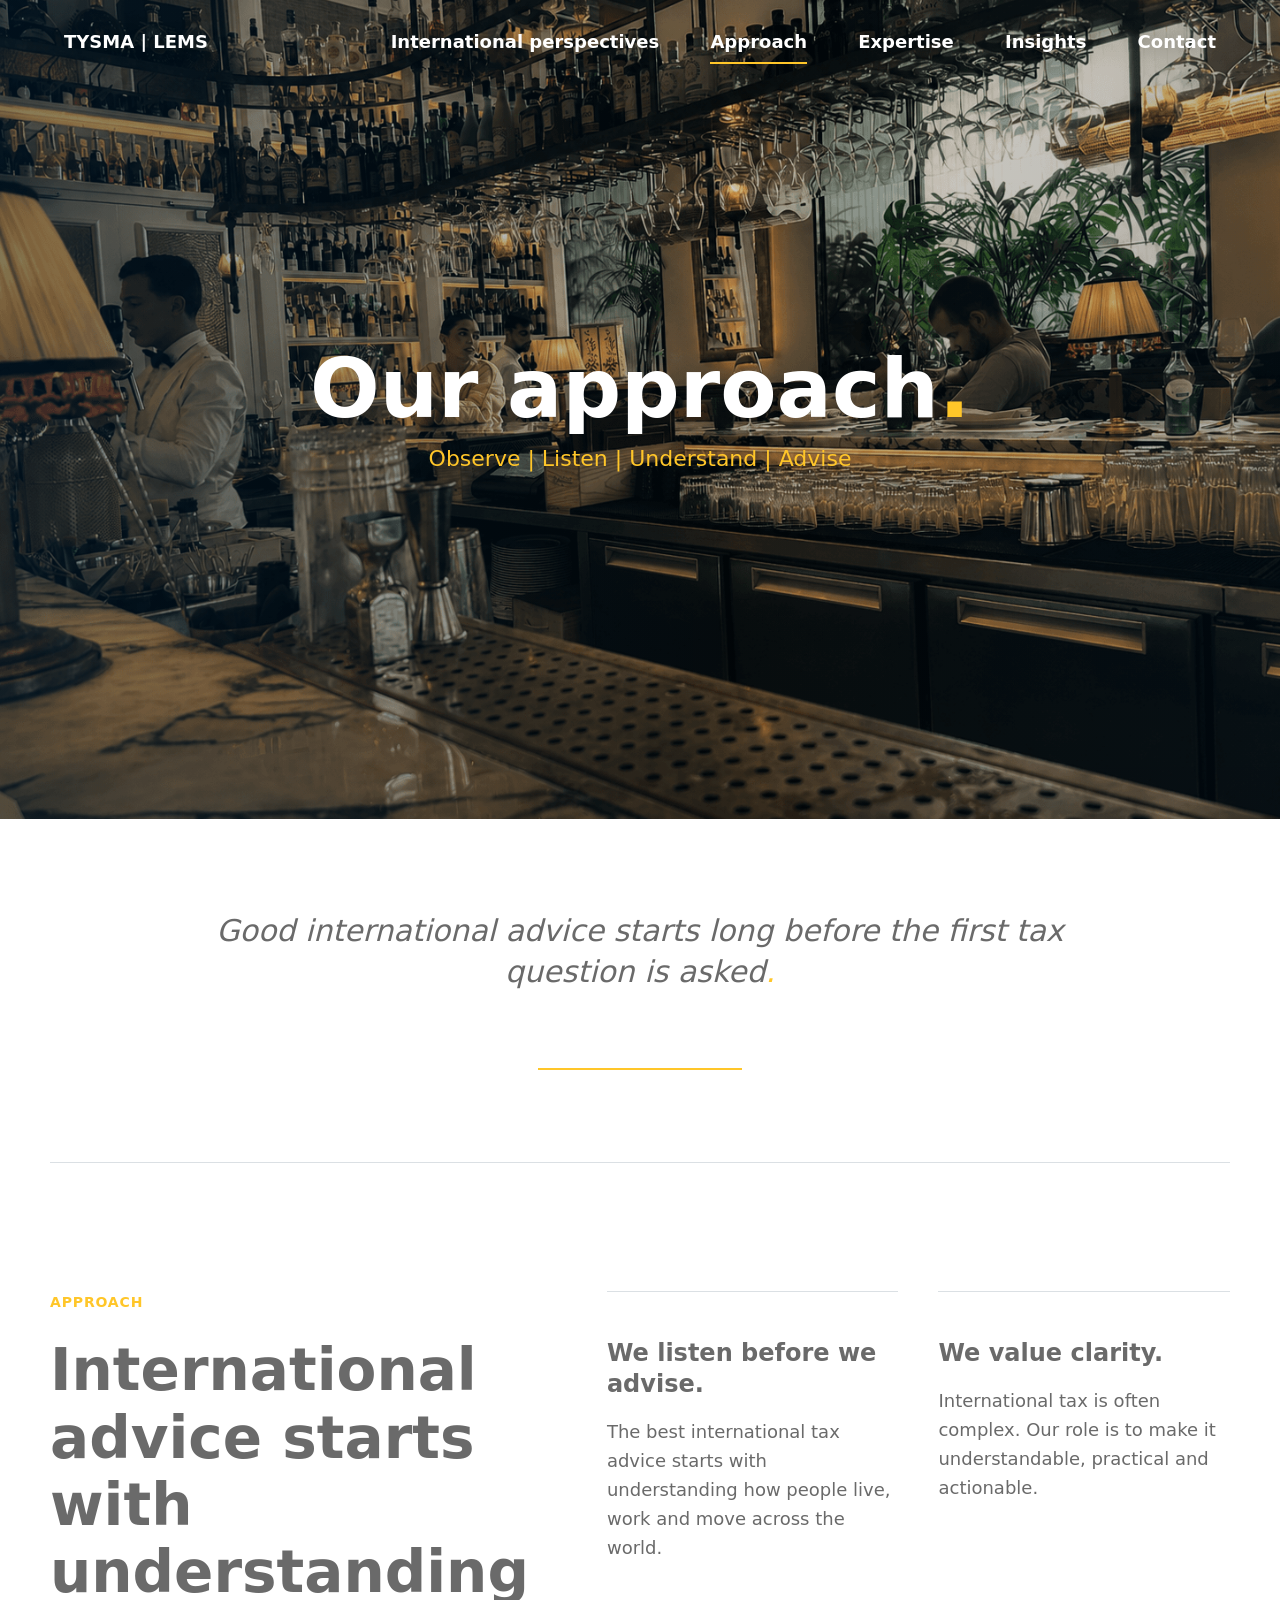
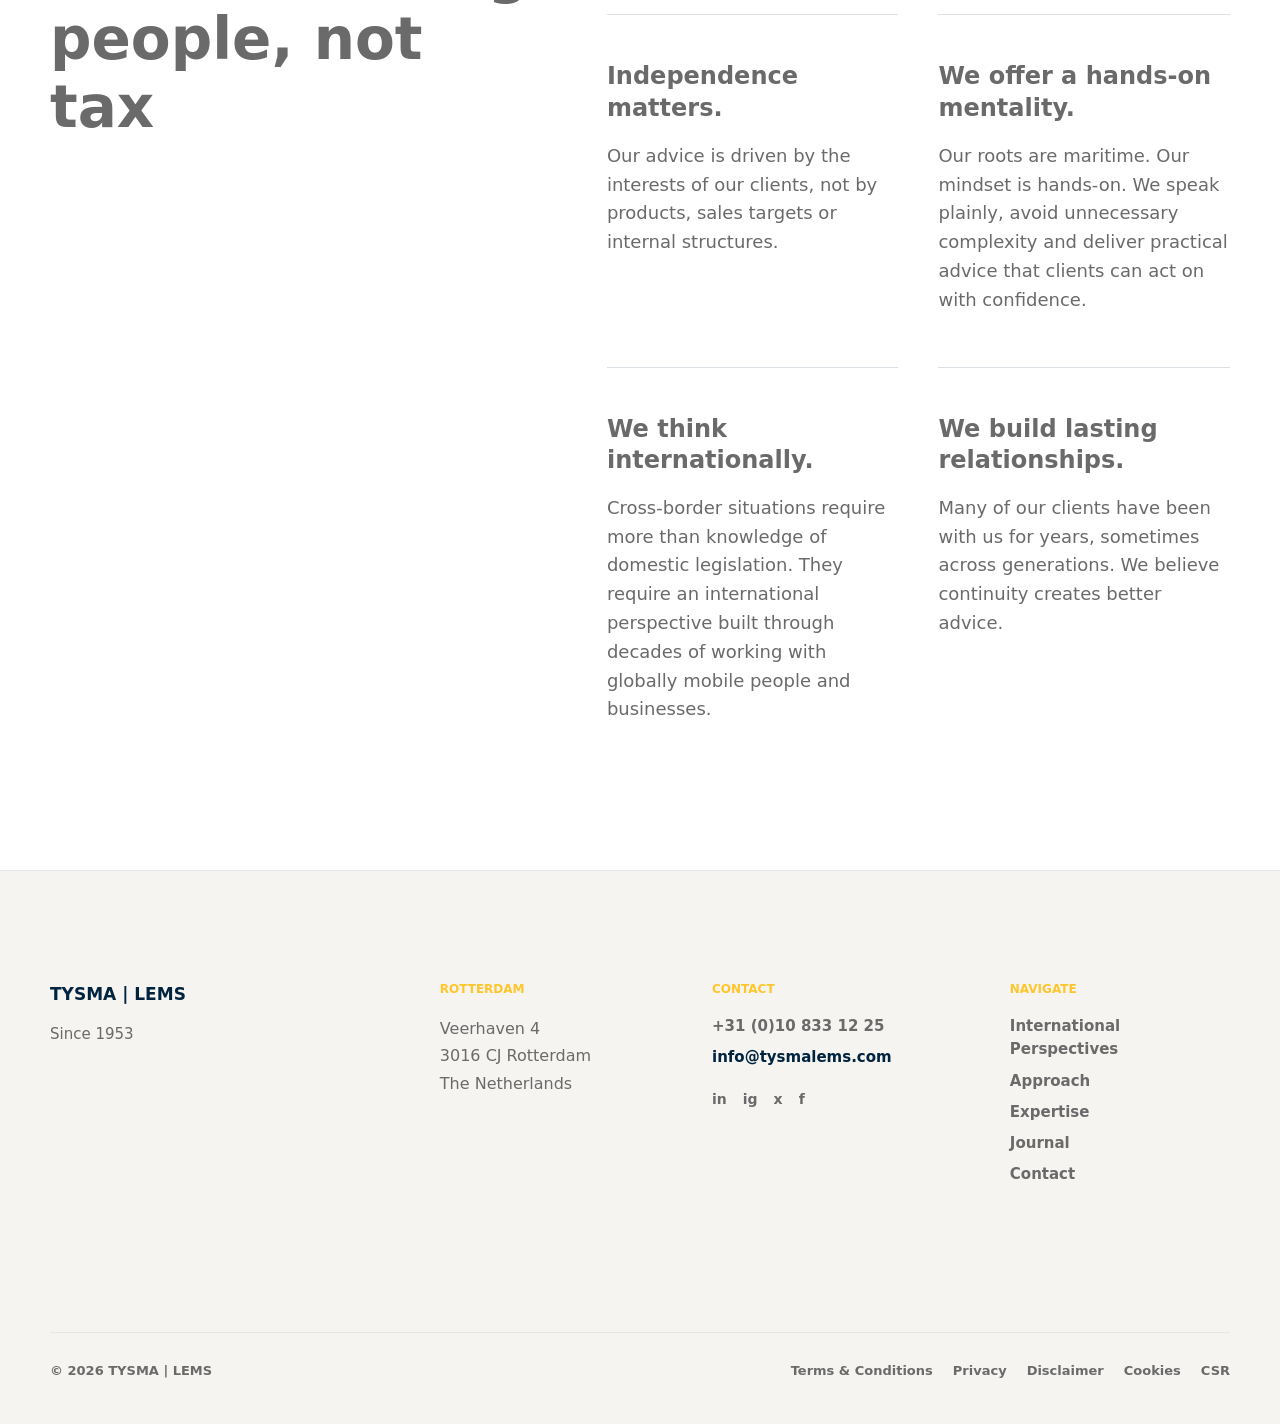
==== commit 5a05b01d: "Remove decorative logo from website footers" ====
--- a/approach.html
+++ b/approach.html
@@ -19,7 +19,7 @@
     <meta property="og:image:alt" content="TYSMA | LEMS">
     <meta name="twitter:image" content="https://www.tysmalems.com/hero-maritime.png">
     <meta name="twitter:card" content="summary_large_image">
-    <link rel="stylesheet" href="styles.css?v=42">
+    <link rel="stylesheet" href="styles.css?v=43">
   </head>
   <body>
     <header class="site-header" data-header>
@@ -95,7 +95,6 @@
         <div class="footer-brand-block">
           <div class="footer-mark">TYSMA | LEMS</div>
           <p>Since 1953</p>
-          <img class="footer-logo" src="/logo-blue.svg" width="193" height="113" alt="TYSMA | LEMS Group">
         </div>
 
         <div class="footer-info-grid">
--- a/styles.css
+++ b/styles.css
@@ -1383,12 +1383,6 @@
   color: var(--muted);
   font-size: 15px;
   line-height: 1.45;
-}
-
-.footer-logo {
-  width: 144px;
-  height: auto;
-  margin-top: 24px;
 }
 
 .footer-mark {
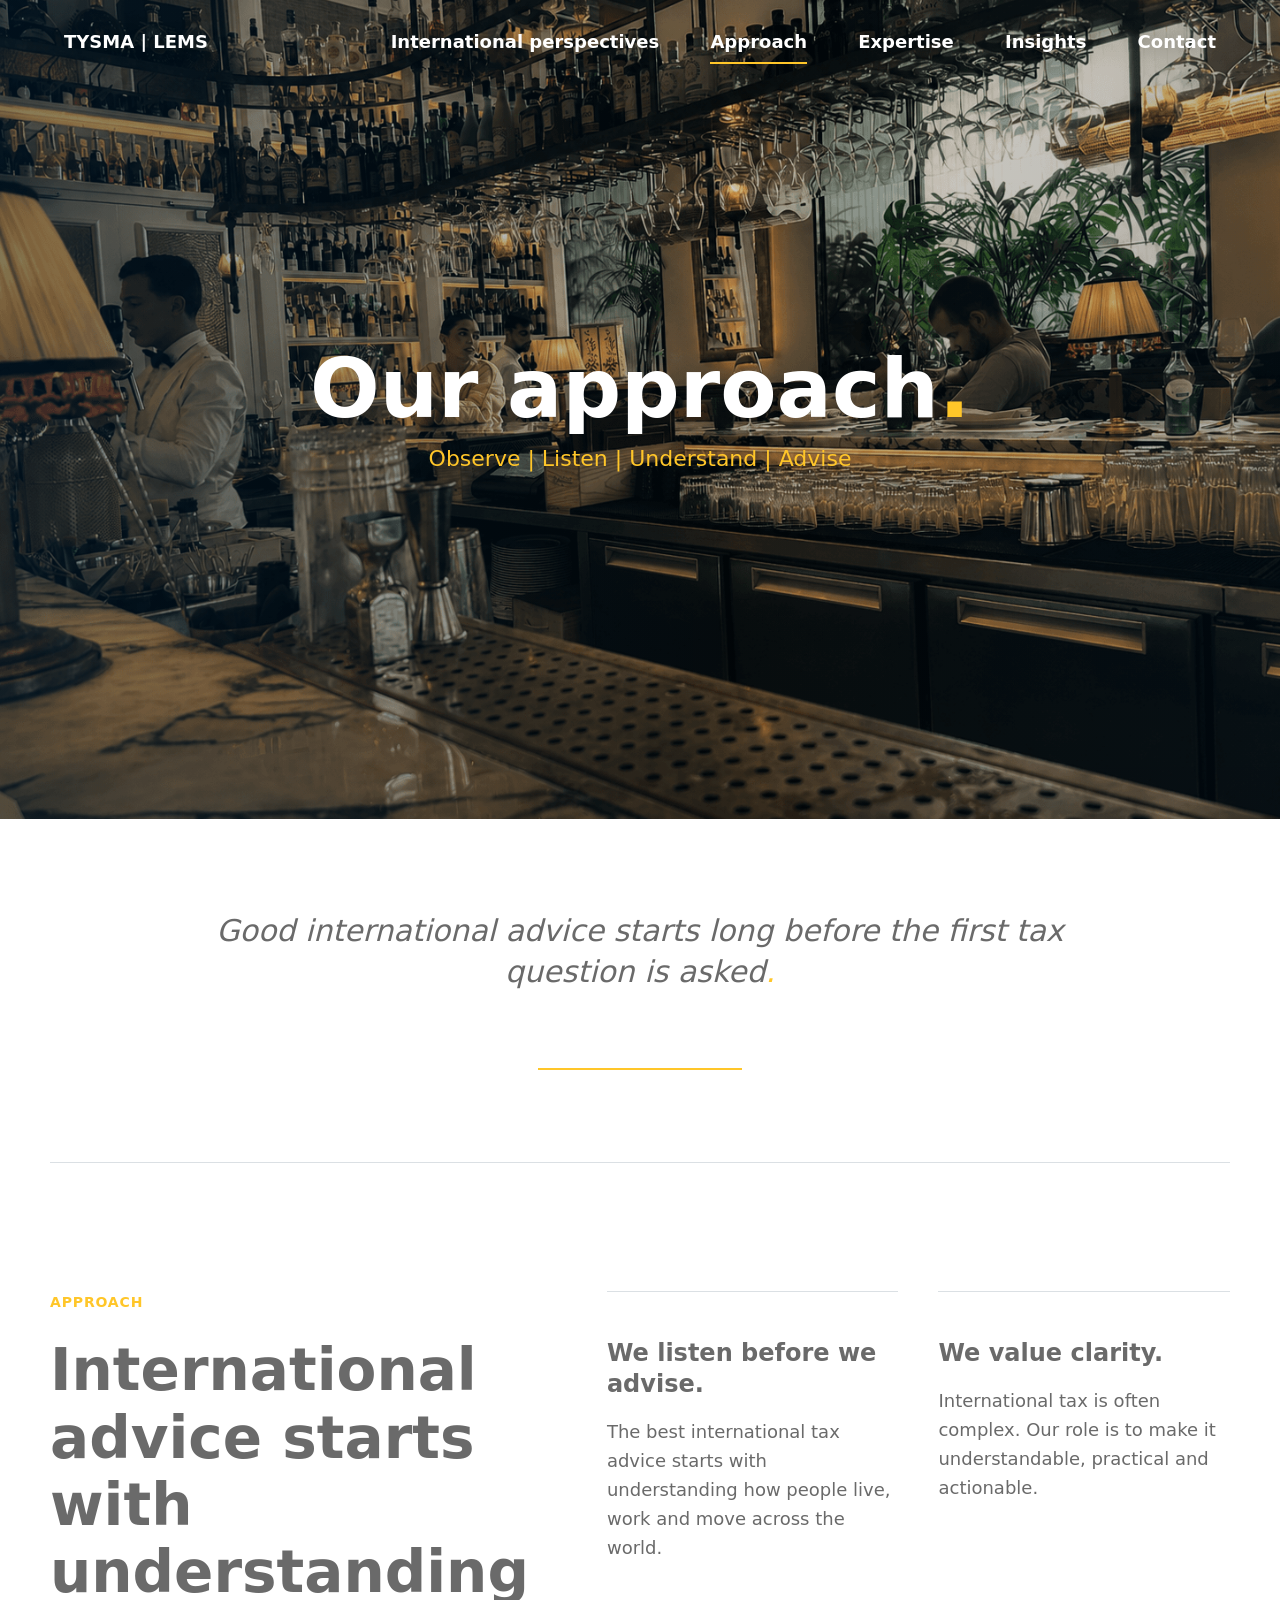
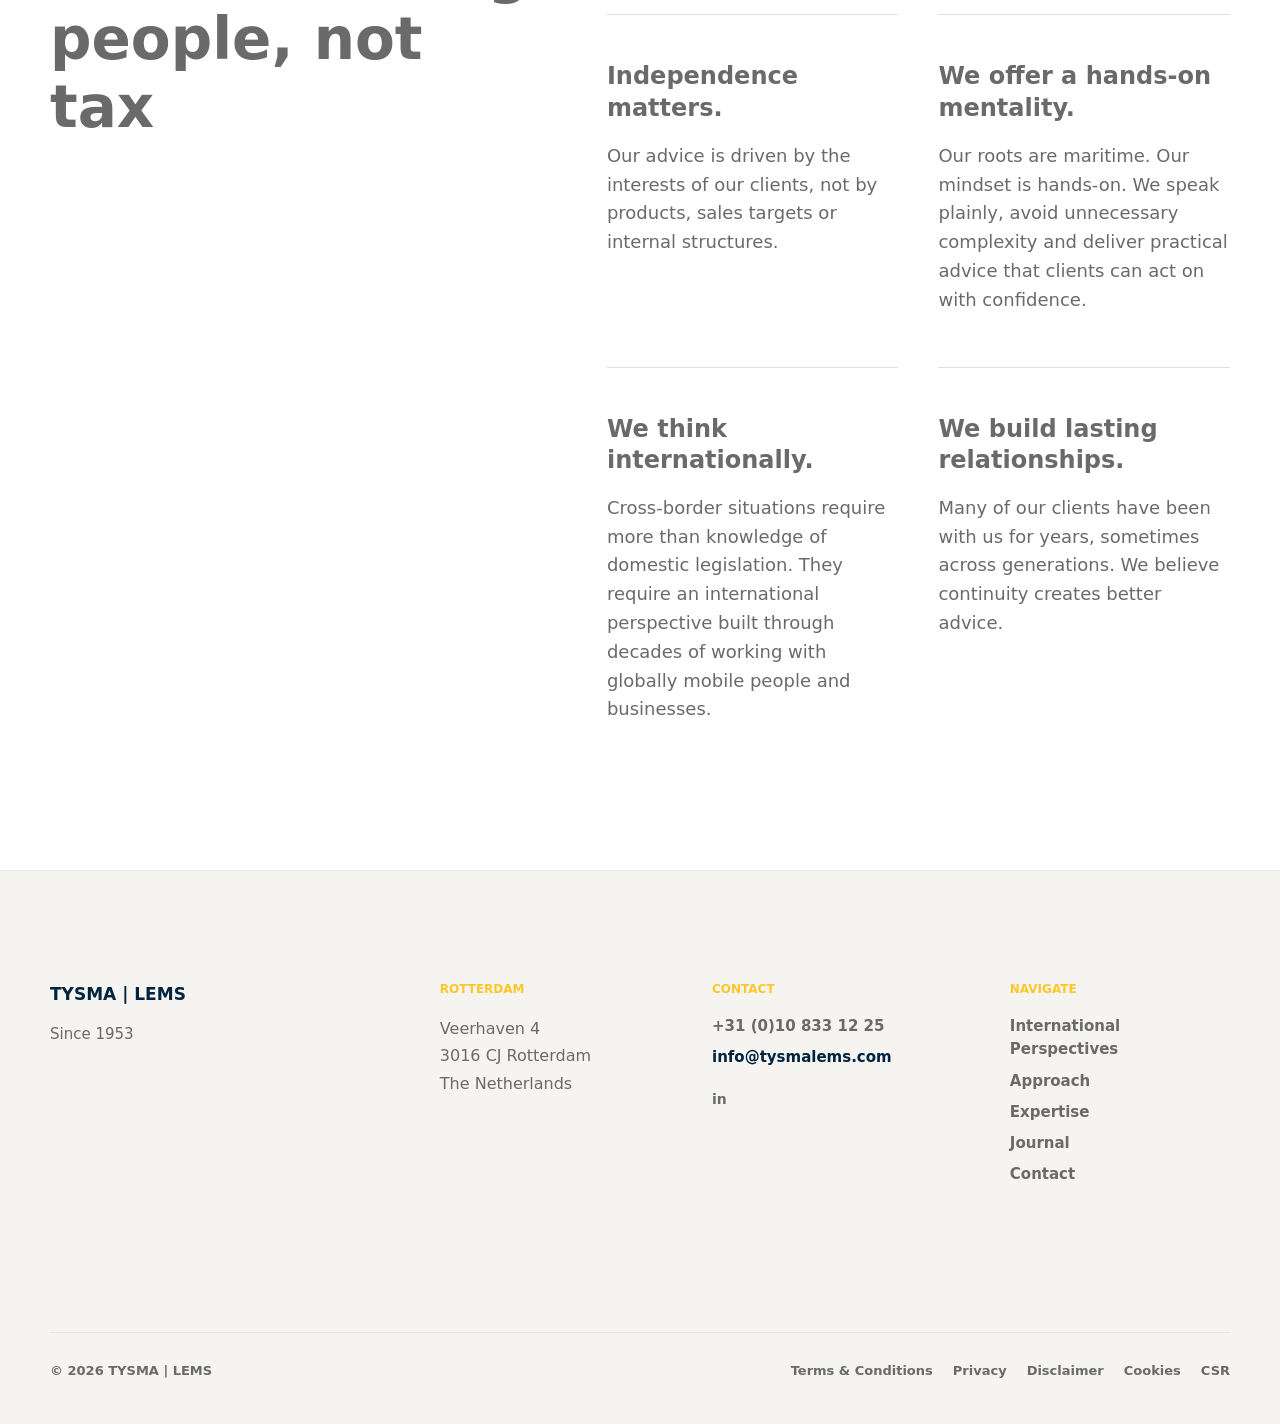
==== commit ef8b95d4: "Keep only LinkedIn company link in website footers" ====
--- a/approach.html
+++ b/approach.html
@@ -112,10 +112,7 @@
             <a href="tel:+31108331225">+31 (0)10 833 12 25</a>
             <a href="mailto:info@tysmalems.com">info@tysmalems.com</a>
             <div class="social-links footer-social" aria-label="Social links">
-              <a href="#" aria-label="LinkedIn">in</a>
-              <a href="#" aria-label="Instagram">ig</a>
-              <a href="#" aria-label="X">x</a>
-              <a href="#" aria-label="Facebook">f</a>
+              <a href="https://www.linkedin.com/company/3201828/" aria-label="LinkedIn" target="_blank" rel="noopener">in</a>
             </div>
           </section>
         </div>
